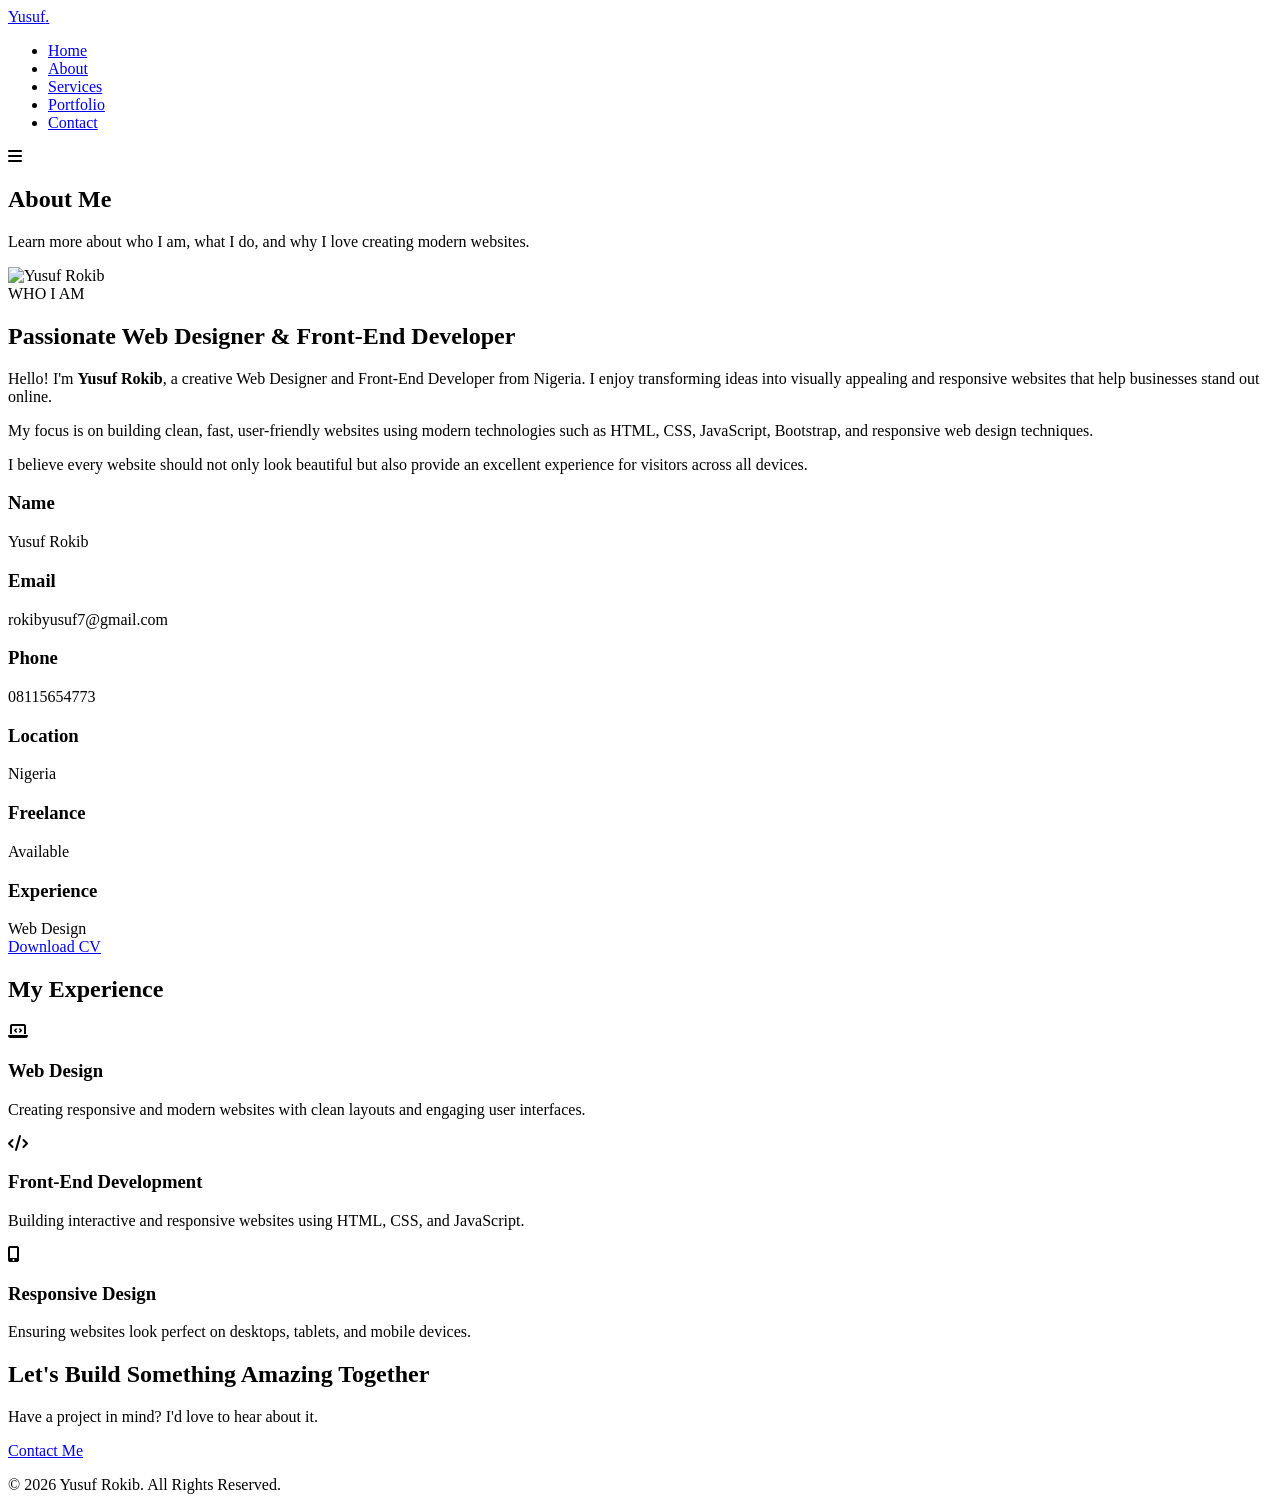
==== about.html @ 05aa58ed "Add files via upload" ====
<!DOCTYPE html>
<html lang="en">

<head>

    <meta charset="UTF-8">

    <meta name="viewport" content="width=device-width, initial-scale=1.0">

    <title>About Me | Yusuf Rokib</title>

    <!-- CSS -->
    <link rel="stylesheet" href="css/style.css">

    <!-- Google Fonts -->
    <link href="https://fonts.googleapis.com/css2?family=Poppins:wght@300;400;500;600;700;800&display=swap" rel="stylesheet">

    <!-- Font Awesome -->
    <link rel="stylesheet"
        href="https://cdnjs.cloudflare.com/ajax/libs/font-awesome/6.6.0/css/all.min.css">

</head>

<body>

    <!-- ================= HEADER ================= -->

    <header>

        <nav class="navbar">

            <a href="index.html" class="logo">

                Yusuf<span>.</span>

            </a>

            <ul class="nav-menu">

                <li>
                    <a href="index.html">Home</a>
                </li>

                <li>
                    <a class="active" href="about.html">About</a>
                </li>

                <li>
                    <a href="services.html">Services</a>
                </li>

                <li>
                    <a href="portfolio.html">Portfolio</a>
                </li>

                <li>
                    <a href="contact.html">Contact</a>
                </li>

            </ul>

            <div class="menu-btn">

                <i class="fas fa-bars"></i>

            </div>

        </nav>

    </header>

    <!-- ================= PAGE HERO ================= -->

    <section class="page-header">

        <h1>About Me</h1>

        <p>
            Learn more about who I am, what I do, and why I love creating modern websites.
        </p>

    </section>

    <!-- ================= ABOUT SECTION ================= -->

    <section class="about-page">

        <div class="about-container">

            <div class="about-image">

                <!-- ======================================
                     Replace with your image URL
                ======================================= -->

                <img src="YOUR_IMAGE_URL_HERE"
                    alt="Yusuf Rokib">

            </div>

            <div class="about-text">

                <span class="section-title">
                    WHO I AM
                </span>

                <h2>

                    Passionate Web Designer &
                    Front-End Developer

                </h2>

                <p>

                    Hello! I'm <strong>Yusuf Rokib</strong>, a creative Web Designer and Front-End Developer from Nigeria. I enjoy transforming ideas into visually appealing and responsive websites that help businesses stand out online.

                </p>

                <p>

                    My focus is on building clean, fast, user-friendly websites using modern technologies such as HTML, CSS, JavaScript, Bootstrap, and responsive web design techniques.

                </p>

                <p>

                    I believe every website should not only look beautiful but also provide an excellent experience for visitors across all devices.

                </p>

                <div class="about-details">

                    <div class="detail">

                        <h3>Name</h3>

                        <span>Yusuf Rokib</span>

                    </div>

                    <div class="detail">

                        <h3>Email</h3>

                        <span>rokibyusuf7@gmail.com</span>

                    </div>

                    <div class="detail">

                        <h3>Phone</h3>

                        <span>08115654773</span>

                    </div>

                    <div class="detail">

                        <h3>Location</h3>

                        <span>Nigeria</span>

                    </div>

                    <div class="detail">

                        <h3>Freelance</h3>

                        <span>Available</span>

                    </div>

                    <div class="detail">

                        <h3>Experience</h3>

                        <span>Web Design</span>

                    </div>

                </div>

                <a href="#" class="btn btn-primary">

                    Download CV

                </a>

            </div>

        </div>

    </section>

    <!-- ================= EXPERIENCE ================= -->

    <section class="experience">

        <h2>

            My Experience

        </h2>

        <div class="experience-grid">

            <div class="experience-card">

                <i class="fas fa-laptop-code"></i>

                <h3>Web Design</h3>

                <p>

                    Creating responsive and modern websites with clean layouts and engaging user interfaces.

                </p>

            </div>

            <div class="experience-card">

                <i class="fas fa-code"></i>

                <h3>Front-End Development</h3>

                <p>

                    Building interactive and responsive websites using HTML, CSS, and JavaScript.

                </p>

            </div>

            <div class="experience-card">

                <i class="fas fa-mobile-screen-button"></i>

                <h3>Responsive Design</h3>

                <p>

                    Ensuring websites look perfect on desktops, tablets, and mobile devices.

                </p>

            </div>

        </div>

    </section>

    <!-- ================= CTA ================= -->

    <section class="about-cta">

        <h2>

            Let's Build Something Amazing Together

        </h2>

        <p>

            Have a project in mind? I'd love to hear about it.

        </p>

        <a href="contact.html" class="btn btn-primary">

            Contact Me

        </a>

    </section>

    <!-- ================= FOOTER ================= -->

    <footer>

        <p>

            © 2026 Yusuf Rokib. All Rights Reserved.

        </p>

    </footer>

    <!-- ================= JS ================= -->

    <script src="js/about.js"></script>

</body>

</html>
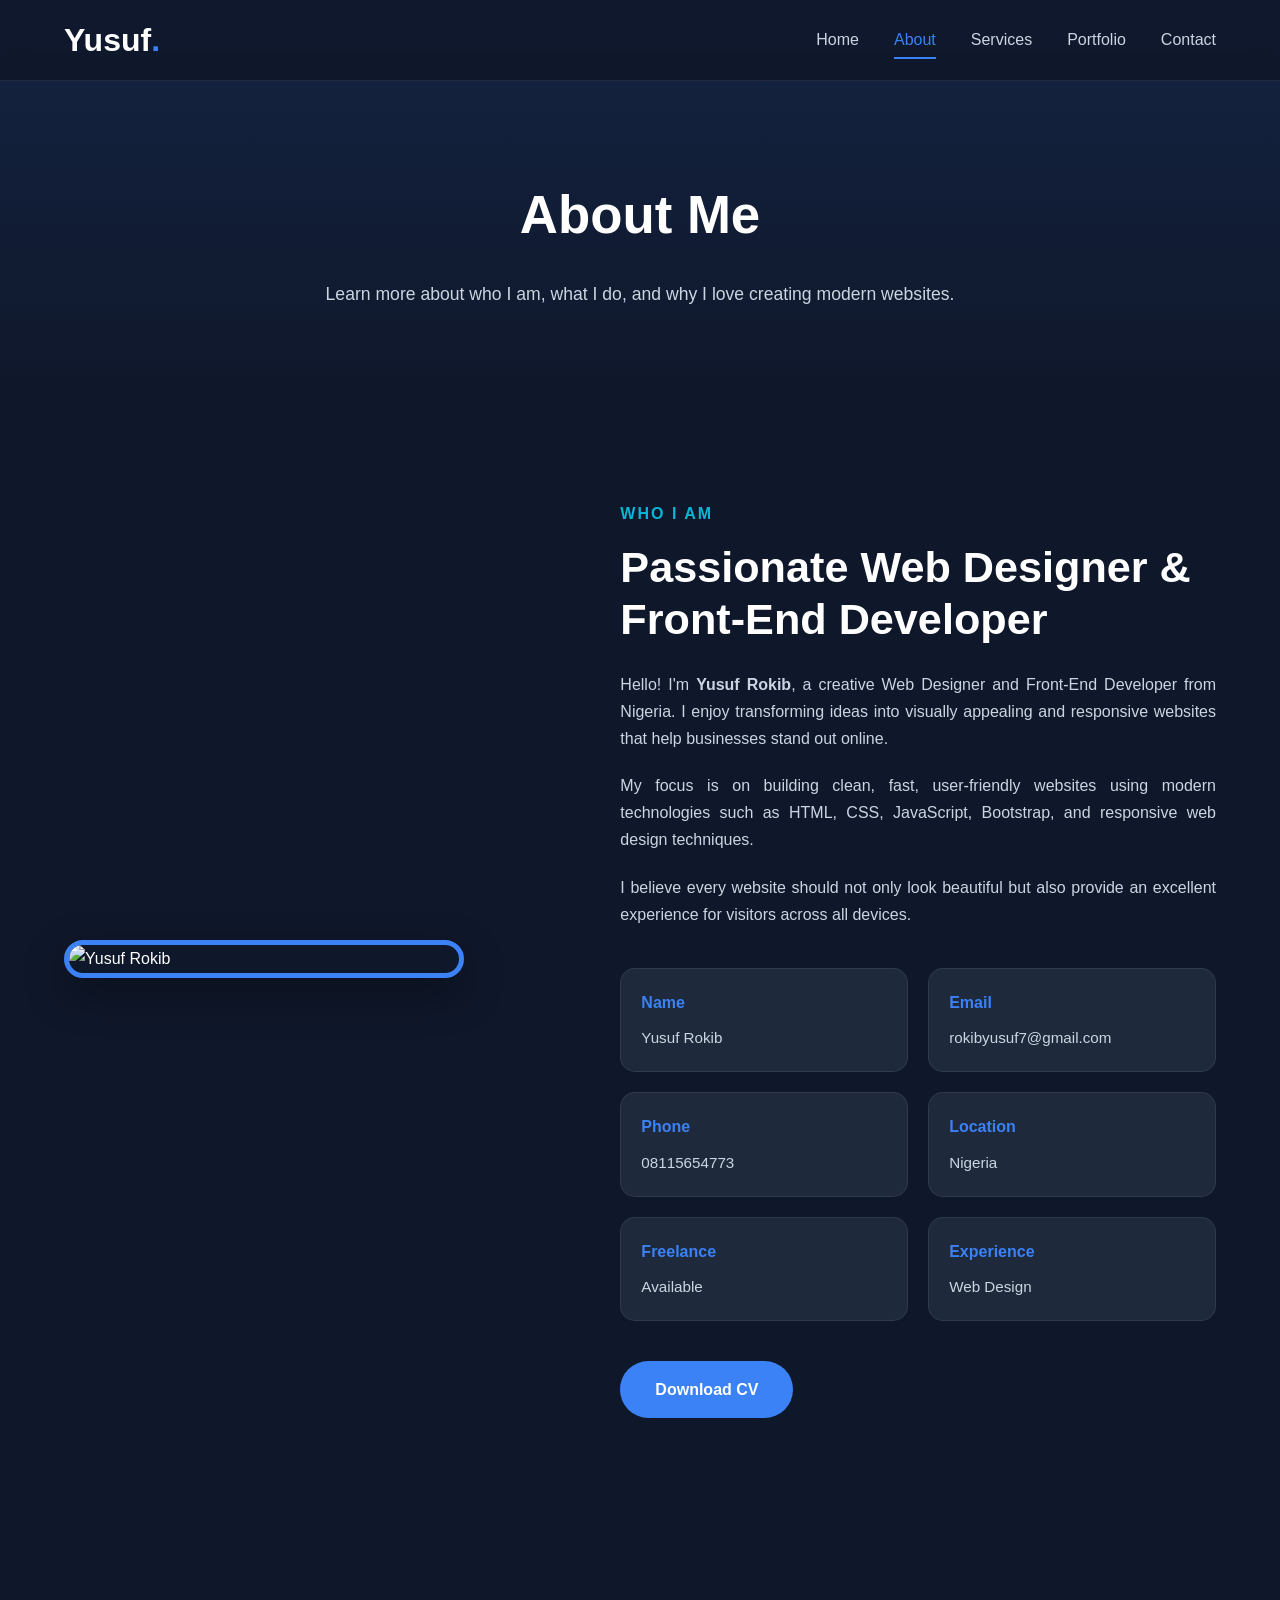
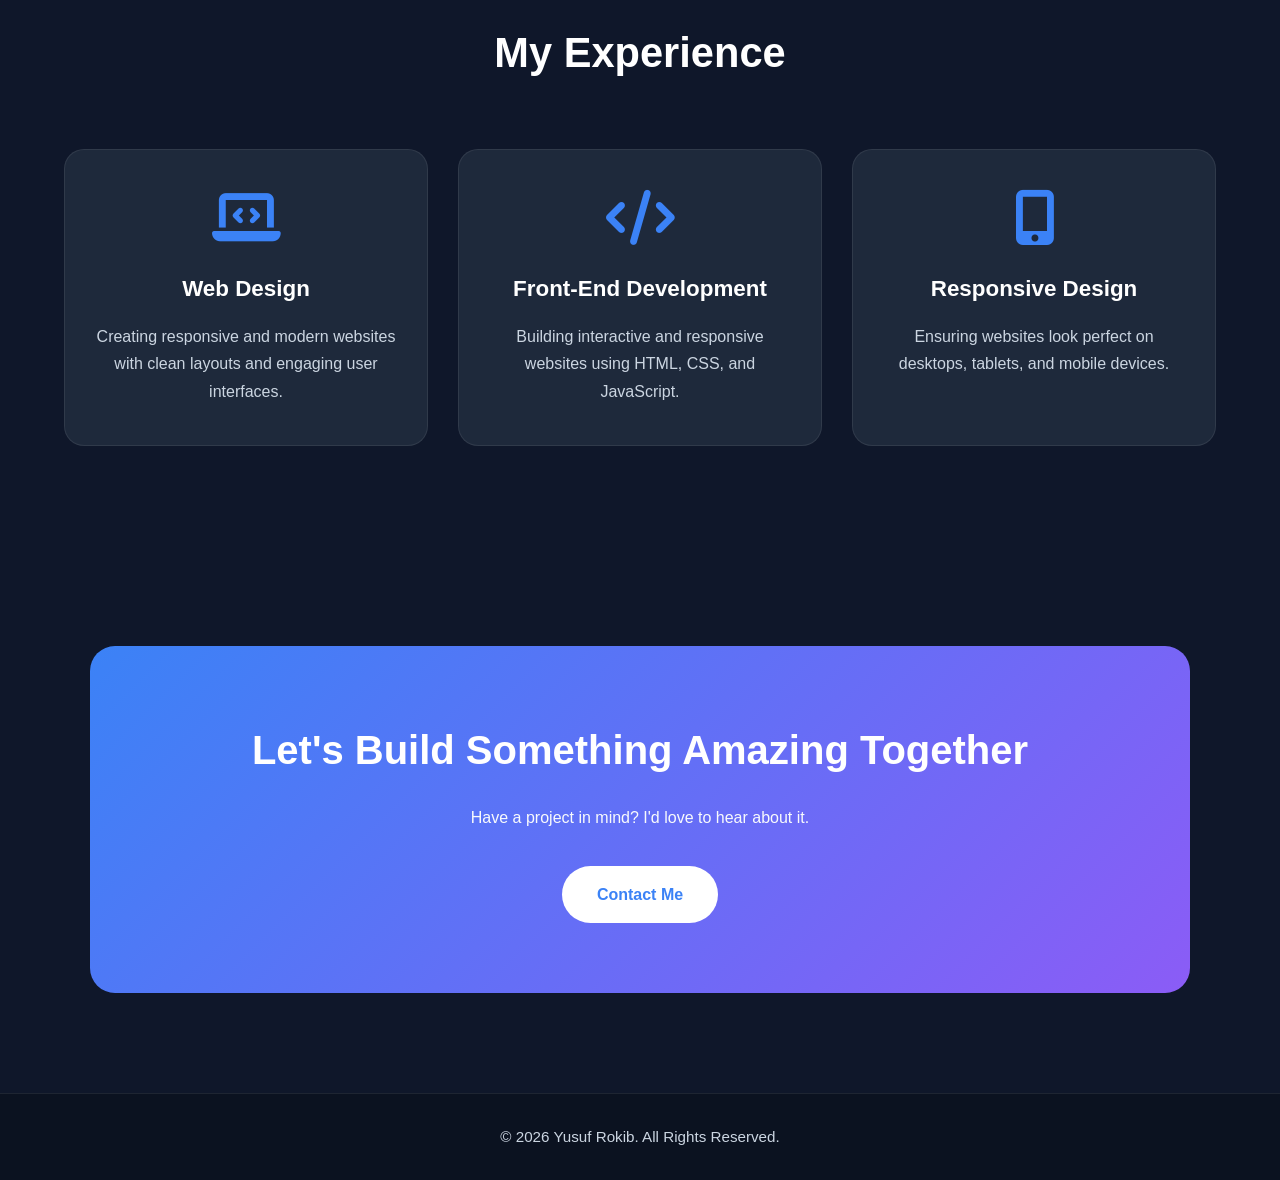
==== commit 78a63b50: "Update about.html" ====
--- a/about.html
+++ b/about.html
@@ -93,7 +93,7 @@
                      Replace with your image URL
                 ======================================= -->
 
-                <img src="YOUR_IMAGE_URL_HERE"
+                <img src="https://i.ibb.co/8Lz4xYhW/IMG-20251201-WA0010-1.jpg"
                     alt="Yusuf Rokib">
 
             </div>
@@ -293,4 +293,4 @@
 
 </body>
 
-</html>+</html>
--- a/css/style.css
+++ b/css/style.css
@@ -0,0 +1,3099 @@
+/*==================================================
+  YUSUF ROKIB PORTFOLIO
+  Main Stylesheet
+
+  Version : 1.0
+  Author  : Yusuf Rokib
+==================================================*/
+
+
+/*==================================================
+  GOOGLE FONT
+==================================================*/
+
+@import url('https://fonts.googleapis.com/css2?family=Inter:wght@300;400;500;600;700&family=Poppins:wght@300;400;500;600;700;800&display=swap');
+
+
+/*==================================================
+  CSS VARIABLES
+==================================================*/
+
+:root{
+
+    --primary:#3b82f6;
+    --primary-dark:#2563eb;
+
+    --secondary:#06b6d4;
+
+    --accent:#8b5cf6;
+
+    --background:#0f172a;
+
+    --surface:#1e293b;
+
+    --surface-light:#334155;
+
+    --text:#ffffff;
+
+    --text-light:#cbd5e1;
+
+    --gray:#94a3b8;
+
+    --border:rgba(255,255,255,.08);
+
+    --shadow:0 15px 40px rgba(0,0,0,.35);
+
+    --radius:15px;
+
+    --transition:.35s ease;
+
+}
+
+
+/*==================================================
+  RESET
+==================================================*/
+
+*{
+
+    margin:0;
+
+    padding:0;
+
+    box-sizing:border-box;
+
+}
+
+html{
+
+    scroll-behavior:smooth;
+
+}
+
+body{
+
+    background:var(--background);
+
+    color:var(--text);
+
+    font-family:'Inter',sans-serif;
+
+    overflow-x:hidden;
+
+    line-height:1.7;
+
+}
+
+img{
+
+    max-width:100%;
+
+    display:block;
+
+}
+
+a{
+
+    text-decoration:none;
+
+    color:inherit;
+
+}
+
+ul{
+
+    list-style:none;
+
+}
+
+button{
+
+    border:none;
+
+    outline:none;
+
+    cursor:pointer;
+
+    font-family:inherit;
+
+}
+
+input,
+textarea{
+
+    outline:none;
+
+    font-family:inherit;
+
+}
+
+
+/*==================================================
+  CUSTOM SCROLLBAR
+==================================================*/
+
+::-webkit-scrollbar{
+
+    width:10px;
+
+}
+
+::-webkit-scrollbar-track{
+
+    background:#0b1220;
+
+}
+
+::-webkit-scrollbar-thumb{
+
+    background:var(--primary);
+
+    border-radius:30px;
+
+}
+
+::-webkit-scrollbar-thumb:hover{
+
+    background:var(--secondary);
+
+}
+
+
+/*==================================================
+  GLOBAL CONTAINER
+==================================================*/
+
+.container{
+
+    width:90%;
+
+    max-width:1200px;
+
+    margin:auto;
+
+}
+
+
+/*==================================================
+  SECTION SPACING
+==================================================*/
+
+section{
+
+    padding:100px 0;
+
+}
+
+
+/*==================================================
+  SHARED PAGE HEADER
+==================================================*/
+
+.page-header{
+
+    padding-top:170px;
+
+    padding-bottom:90px;
+
+    text-align:center;
+
+    background:linear-gradient(
+        180deg,
+        rgba(59,130,246,.12),
+        transparent
+    );
+
+}
+
+.page-header h1{
+
+    font-size:3.3rem;
+
+    font-family:'Poppins',sans-serif;
+
+    margin-bottom:20px;
+
+}
+
+.page-header p{
+
+    color:var(--text-light);
+
+    max-width:700px;
+
+    margin:auto;
+
+    font-size:1.1rem;
+
+}
+
+
+/*==================================================
+  SHARED SECTION TITLE
+==================================================*/
+
+.section-title{
+
+    text-align:center;
+
+    margin-bottom:60px;
+
+}
+
+.section-title h2{
+
+    font-size:2.5rem;
+
+    font-family:'Poppins',sans-serif;
+
+    margin-bottom:15px;
+
+}
+
+.section-title p{
+
+    color:var(--text-light);
+
+    max-width:650px;
+
+    margin:auto;
+
+}
+
+
+/*==================================================
+  SHARED BUTTONS
+==================================================*/
+
+.btn{
+
+    display:inline-block;
+
+    padding:15px 35px;
+
+    border-radius:50px;
+
+    transition:var(--transition);
+
+    font-weight:600;
+
+}
+
+.btn-primary{
+
+    background:var(--primary);
+
+    color:#fff;
+
+}
+
+.btn-primary:hover{
+
+    background:var(--primary-dark);
+
+    transform:translateY(-5px);
+
+    box-shadow:var(--shadow);
+
+}
+
+.btn-secondary{
+
+    border:2px solid var(--primary);
+
+}
+
+.btn-secondary:hover{
+
+    background:var(--primary);
+
+}
+
+
+/*==================================================
+  GLOBAL CARDS
+==================================================*/
+
+.card{
+
+    background:var(--surface);
+
+    border-radius:var(--radius);
+
+    border:1px solid var(--border);
+
+    transition:var(--transition);
+
+}
+
+.card:hover{
+
+    transform:translateY(-8px);
+
+    box-shadow:var(--shadow);
+
+}
+
+
+/*==================================================
+  TEXT SELECTION
+==================================================*/
+
+::selection{
+
+    background:var(--primary);
+
+    color:#fff;
+
+}
+/*==================================================
+  HEADER
+==================================================*/
+
+header{
+
+    position:fixed;
+
+    top:0;
+
+    left:0;
+
+    width:100%;
+
+    z-index:1000;
+
+    background:rgba(15,23,42,.88);
+
+    backdrop-filter:blur(12px);
+
+    border-bottom:1px solid var(--border);
+
+}
+
+/*==================================================
+  NAVIGATION
+==================================================*/
+
+.navbar{
+
+    width:90%;
+
+    max-width:1200px;
+
+    margin:auto;
+
+    display:flex;
+
+    align-items:center;
+
+    justify-content:space-between;
+
+    height:80px;
+
+}
+
+.logo{
+
+    font-family:'Poppins',sans-serif;
+
+    font-size:2rem;
+
+    font-weight:700;
+
+    color:var(--text);
+
+}
+
+.logo span{
+
+    color:var(--primary);
+
+}
+
+.nav-menu{
+
+    display:flex;
+
+    align-items:center;
+
+    gap:35px;
+
+}
+
+.nav-menu li{
+
+    list-style:none;
+
+}
+
+.nav-menu li a{
+
+    color:var(--text-light);
+
+    font-weight:500;
+
+    transition:var(--transition);
+
+    position:relative;
+
+    padding:5px 0;
+
+}
+
+.nav-menu li a:hover{
+
+    color:var(--primary);
+
+}
+
+.nav-menu li a.active{
+
+    color:var(--primary);
+
+}
+
+.nav-menu li a::after{
+
+    content:"";
+
+    position:absolute;
+
+    left:0;
+
+    bottom:-6px;
+
+    width:0;
+
+    height:2px;
+
+    background:var(--primary);
+
+    transition:var(--transition);
+
+}
+
+.nav-menu li a:hover::after,
+
+.nav-menu li a.active::after{
+
+    width:100%;
+
+}
+
+/*==================================================
+  MOBILE MENU BUTTON
+==================================================*/
+
+.menu-btn{
+
+    display:none;
+
+    font-size:28px;
+
+    color:var(--text);
+
+    cursor:pointer;
+
+}
+
+/*==================================================
+  FOOTER
+==================================================*/
+
+footer{
+
+    background:#0b1220;
+
+    padding:30px 20px;
+
+    text-align:center;
+
+    border-top:1px solid var(--border);
+
+}
+
+footer p{
+
+    color:var(--text-light);
+
+    font-size:.95rem;
+
+}
+
+/*==================================================
+  SHARED ANIMATIONS
+==================================================*/
+
+.fade-up{
+
+    animation:fadeUp .8s ease forwards;
+
+}
+
+.fade-in{
+
+    animation:fadeIn 1s ease forwards;
+
+}
+
+@keyframes fadeUp{
+
+    from{
+
+        opacity:0;
+
+        transform:translateY(40px);
+
+    }
+
+    to{
+
+        opacity:1;
+
+        transform:translateY(0);
+
+    }
+
+}
+
+@keyframes fadeIn{
+
+    from{
+
+        opacity:0;
+
+    }
+
+    to{
+
+        opacity:1;
+
+    }
+
+}
+
+/*==================================================
+  RESPONSIVE NAVIGATION
+==================================================*/
+
+@media(max-width:900px){
+
+    .menu-btn{
+
+        display:block;
+
+    }
+
+    .nav-menu{
+
+        position:absolute;
+
+        top:80px;
+
+        left:-100%;
+
+        width:100%;
+
+        background:var(--surface);
+
+        flex-direction:column;
+
+        gap:0;
+
+        transition:.4s;
+
+        border-top:1px solid var(--border);
+
+    }
+
+    .nav-menu.active{
+
+        left:0;
+
+    }
+
+    .nav-menu li{
+
+        width:100%;
+
+        text-align:center;
+
+    }
+
+    .nav-menu li a{
+
+        display:block;
+
+        padding:20px;
+
+        border-bottom:1px solid rgba(255,255,255,.05);
+
+    }
+
+}
+
+/*==================================================
+  SMALL DEVICES
+==================================================*/
+
+@media(max-width:768px){
+
+    .page-header{
+
+        padding-top:150px;
+
+        padding-bottom:70px;
+
+    }
+
+    .page-header h1{
+
+        font-size:2.5rem;
+
+    }
+
+    .section-title h2{
+
+        font-size:2rem;
+
+    }
+
+}
+
+@media(max-width:480px){
+
+    .navbar{
+
+        height:75px;
+
+    }
+
+    .logo{
+
+        font-size:1.7rem;
+
+    }
+
+    .btn{
+
+        padding:14px 28px;
+
+        font-size:.95rem;
+
+    }
+
+    .page-header h1{
+
+        font-size:2rem;
+
+    }
+
+}
+/*==================================================
+  HOME PAGE
+==================================================*/
+
+.hero{
+
+    width:90%;
+
+    max-width:1200px;
+
+    margin:0 auto;
+
+    min-height:100vh;
+
+    display:flex;
+
+    justify-content:space-between;
+
+    align-items:center;
+
+    gap:60px;
+
+    padding-top:120px;
+
+    position:relative;
+
+}
+
+.hero-content{
+
+    flex:1;
+
+}
+
+.hero-content h4{
+
+    color:var(--secondary);
+
+    font-size:1.1rem;
+
+    font-weight:600;
+
+    margin-bottom:15px;
+
+}
+
+.hero-content h1{
+
+    font-size:4rem;
+
+    font-family:'Poppins',sans-serif;
+
+    line-height:1.1;
+
+    margin-bottom:20px;
+
+}
+
+.hero-content h2{
+
+    font-size:2rem;
+
+    color:var(--primary);
+
+    margin-bottom:25px;
+
+    min-height:45px;
+
+}
+
+.hero-content p{
+
+    color:var(--text-light);
+
+    font-size:1.05rem;
+
+    max-width:600px;
+
+    margin-bottom:35px;
+
+}
+
+.hero-buttons{
+
+    display:flex;
+
+    gap:20px;
+
+    flex-wrap:wrap;
+
+    margin-bottom:40px;
+
+}
+
+/*==================================================
+  HERO IMAGE
+==================================================*/
+
+.hero-image{
+
+    flex:1;
+
+    display:flex;
+
+    justify-content:center;
+
+    align-items:center;
+
+}
+
+.hero-image img{
+
+    width:420px;
+
+    height:420px;
+
+    object-fit:cover;
+
+    border-radius:50%;
+
+    border:6px solid var(--primary);
+
+    box-shadow:
+    0 0 25px rgba(59,130,246,.4),
+    0 0 70px rgba(6,182,212,.25);
+
+    animation:floatImage 4s ease-in-out infinite;
+
+}
+
+/*==================================================
+  SOCIAL LINKS
+==================================================*/
+
+.social-links{
+
+    display:flex;
+
+    gap:18px;
+
+}
+
+.social-links a{
+
+    width:50px;
+
+    height:50px;
+
+    display:flex;
+
+    align-items:center;
+
+    justify-content:center;
+
+    background:var(--surface);
+
+    border-radius:50%;
+
+    color:var(--text);
+
+    border:1px solid var(--border);
+
+    transition:var(--transition);
+
+}
+
+.social-links a:hover{
+
+    background:var(--primary);
+
+    transform:translateY(-6px);
+
+}
+
+/*==================================================
+  SCROLL INDICATOR
+==================================================*/
+
+.scroll-down{
+
+    position:absolute;
+
+    left:50%;
+
+    bottom:30px;
+
+    transform:translateX(-50%);
+
+}
+
+.scroll-down span{
+
+    width:28px;
+
+    height:48px;
+
+    border:2px solid var(--text-light);
+
+    border-radius:30px;
+
+    display:block;
+
+    position:relative;
+
+}
+
+.scroll-down span::before{
+
+    content:"";
+
+    position:absolute;
+
+    width:6px;
+
+    height:10px;
+
+    background:var(--primary);
+
+    border-radius:10px;
+
+    left:50%;
+
+    transform:translateX(-50%);
+
+    top:8px;
+
+    animation:scrollDown 2s infinite;
+
+}
+
+/*==================================================
+  HERO BACKGROUND GLOW
+==================================================*/
+
+.hero::before{
+
+    content:"";
+
+    position:absolute;
+
+    width:350px;
+
+    height:350px;
+
+    background:var(--primary);
+
+    filter:blur(180px);
+
+    opacity:.12;
+
+    top:120px;
+
+    right:-100px;
+
+    z-index:-1;
+
+}
+
+.hero::after{
+
+    content:"";
+
+    position:absolute;
+
+    width:280px;
+
+    height:280px;
+
+    background:var(--accent);
+
+    filter:blur(170px);
+
+    opacity:.10;
+
+    bottom:50px;
+
+    left:-80px;
+
+    z-index:-1;
+
+}
+
+/*==================================================
+  TYPING TEXT
+==================================================*/
+
+#typing{
+
+    border-right:3px solid var(--primary);
+
+    padding-right:5px;
+
+    white-space:nowrap;
+
+    animation:cursorBlink .8s infinite;
+
+}
+
+/*==================================================
+  HOME ANIMATIONS
+==================================================*/
+
+@keyframes floatImage{
+
+    0%{
+
+        transform:translateY(0);
+
+    }
+
+    50%{
+
+        transform:translateY(-18px);
+
+    }
+
+    100%{
+
+        transform:translateY(0);
+
+    }
+
+}
+
+@keyframes scrollDown{
+
+    0%{
+
+        opacity:0;
+
+        transform:translate(-50%,0);
+
+    }
+
+    50%{
+
+        opacity:1;
+
+    }
+
+    100%{
+
+        opacity:0;
+
+        transform:translate(-50%,18px);
+
+    }
+
+}
+
+@keyframes cursorBlink{
+
+    50%{
+
+        border-color:transparent;
+
+    }
+
+}
+
+/*==================================================
+  HOME RESPONSIVE
+==================================================*/
+
+@media(max-width:992px){
+
+    .hero{
+
+        flex-direction:column-reverse;
+
+        text-align:center;
+
+        padding-top:150px;
+
+    }
+
+    .hero-content p{
+
+        margin-left:auto;
+
+        margin-right:auto;
+
+    }
+
+    .hero-buttons{
+
+        justify-content:center;
+
+    }
+
+    .social-links{
+
+        justify-content:center;
+
+    }
+
+    .hero-image img{
+
+        width:320px;
+
+        height:320px;
+
+    }
+
+    .hero-content h1{
+
+        font-size:3rem;
+
+    }
+
+}
+
+@media(max-width:768px){
+
+    .hero{
+
+        gap:40px;
+
+    }
+
+    .hero-content h1{
+
+        font-size:2.5rem;
+
+    }
+
+    .hero-content h2{
+
+        font-size:1.5rem;
+
+    }
+
+    .hero-image img{
+
+        width:260px;
+
+        height:260px;
+
+    }
+
+}
+
+@media(max-width:480px){
+
+    .hero{
+
+        width:92%;
+
+    }
+
+    .hero-content h1{
+
+        font-size:2rem;
+
+    }
+
+    .hero-content h2{
+
+        font-size:1.2rem;
+
+    }
+
+    .hero-content p{
+
+        font-size:.95rem;
+
+    }
+
+    .hero-buttons{
+
+        flex-direction:column;
+
+    }
+
+    .hero-buttons .btn{
+
+        width:100%;
+
+        text-align:center;
+
+    }
+
+}
+/*==================================================
+  ABOUT PAGE
+==================================================*/
+
+.about-page{
+
+    padding:100px 0;
+
+}
+
+.about-container{
+
+    width:90%;
+
+    max-width:1200px;
+
+    margin:auto;
+
+    display:grid;
+
+    grid-template-columns:1fr 1.2fr;
+
+    gap:60px;
+
+    align-items:center;
+
+}
+
+/*==================================================
+  ABOUT IMAGE
+==================================================*/
+
+.about-image{
+
+    display:flex;
+
+    justify-content:center;
+
+}
+
+.about-image img{
+
+    width:100%;
+
+    max-width:400px;
+
+    border-radius:25px;
+
+    object-fit:cover;
+
+    border:5px solid var(--primary);
+
+    box-shadow:var(--shadow);
+
+    transition:var(--transition);
+
+}
+
+.about-image img:hover{
+
+    transform:scale(1.03);
+
+}
+
+/*==================================================
+  ABOUT CONTENT
+==================================================*/
+
+.about-text .section-title{
+
+    display:inline-block;
+
+    color:var(--secondary);
+
+    font-weight:600;
+
+    letter-spacing:2px;
+
+    text-transform:uppercase;
+
+    margin-bottom:15px;
+
+}
+
+.about-text h2{
+
+    font-size:2.7rem;
+
+    font-family:'Poppins',sans-serif;
+
+    margin-bottom:25px;
+
+    line-height:1.2;
+
+}
+
+.about-text p{
+
+    color:var(--text-light);
+
+    margin-bottom:20px;
+
+    text-align:justify;
+
+}
+
+/*==================================================
+  PERSONAL INFORMATION
+==================================================*/
+
+.about-details{
+
+    display:grid;
+
+    grid-template-columns:repeat(2,1fr);
+
+    gap:20px;
+
+    margin:40px 0;
+
+}
+
+.detail{
+
+    background:var(--surface);
+
+    padding:20px;
+
+    border-radius:var(--radius);
+
+    border:1px solid var(--border);
+
+    transition:var(--transition);
+
+}
+
+.detail:hover{
+
+    transform:translateY(-6px);
+
+    border-color:var(--primary);
+
+}
+
+.detail h3{
+
+    color:var(--primary);
+
+    margin-bottom:8px;
+
+    font-size:1rem;
+
+}
+
+.detail span{
+
+    color:var(--text-light);
+
+    font-size:.95rem;
+
+}
+
+/*==================================================
+  EXPERIENCE SECTION
+==================================================*/
+
+.experience{
+
+    padding:100px 0;
+
+}
+
+.experience h2{
+
+    text-align:center;
+
+    font-size:2.6rem;
+
+    font-family:'Poppins',sans-serif;
+
+    margin-bottom:60px;
+
+}
+
+.experience-grid{
+
+    width:90%;
+
+    max-width:1200px;
+
+    margin:auto;
+
+    display:grid;
+
+    grid-template-columns:repeat(3,1fr);
+
+    gap:30px;
+
+}
+
+.experience-card{
+
+    background:var(--surface);
+
+    padding:40px 30px;
+
+    text-align:center;
+
+    border-radius:20px;
+
+    border:1px solid var(--border);
+
+    transition:var(--transition);
+
+}
+
+.experience-card:hover{
+
+    transform:translateY(-10px);
+
+    box-shadow:var(--shadow);
+
+    border-color:var(--primary);
+
+}
+
+.experience-card i{
+
+    font-size:55px;
+
+    color:var(--primary);
+
+    margin-bottom:25px;
+
+}
+
+.experience-card h3{
+
+    margin-bottom:15px;
+
+    font-size:1.4rem;
+
+}
+
+.experience-card p{
+
+    color:var(--text-light);
+
+}
+
+/*==================================================
+  ABOUT CTA
+==================================================*/
+
+.about-cta{
+
+    width:90%;
+
+    max-width:1100px;
+
+    margin:100px auto;
+
+    text-align:center;
+
+    background:linear-gradient(135deg,var(--primary),var(--accent));
+
+    padding:70px 40px;
+
+    border-radius:25px;
+
+}
+
+.about-cta h2{
+
+    font-size:2.5rem;
+
+    margin-bottom:20px;
+
+}
+
+.about-cta p{
+
+    max-width:650px;
+
+    margin:auto;
+
+    margin-bottom:35px;
+
+    color:#f8fafc;
+
+}
+
+.about-cta .btn{
+
+    background:#fff;
+
+    color:var(--primary);
+
+}
+
+.about-cta .btn:hover{
+
+    transform:translateY(-5px);
+
+}
+
+/*==================================================
+  ABOUT RESPONSIVE
+==================================================*/
+
+@media(max-width:992px){
+
+    .about-container{
+
+        grid-template-columns:1fr;
+
+        text-align:center;
+
+    }
+
+    .about-text p{
+
+        text-align:center;
+
+    }
+
+    .about-details{
+
+        grid-template-columns:1fr 1fr;
+
+    }
+
+    .experience-grid{
+
+        grid-template-columns:1fr;
+
+    }
+
+}
+
+@media(max-width:768px){
+
+    .about-text h2{
+
+        font-size:2rem;
+
+    }
+
+    .about-details{
+
+        grid-template-columns:1fr;
+
+    }
+
+    .about-image img{
+
+        max-width:300px;
+
+    }
+
+    .about-cta{
+
+        padding:50px 25px;
+
+    }
+
+    .about-cta h2{
+
+        font-size:2rem;
+
+    }
+
+}
+
+@media(max-width:480px){
+
+    .about-text h2{
+
+        font-size:1.7rem;
+
+    }
+
+    .experience h2{
+
+        font-size:2rem;
+
+    }
+
+    .experience-card{
+
+        padding:30px 20px;
+
+    }
+
+}
+/*==================================================
+                SERVICES PAGE
+==================================================*/
+
+.services-page{
+
+    width:90%;
+
+    max-width:1200px;
+
+    margin:auto;
+
+    padding:100px 0;
+
+}
+
+
+/*==================================================
+              SERVICES GRID
+==================================================*/
+
+.services-grid{
+
+    display:grid;
+
+    grid-template-columns:repeat(3,1fr);
+
+    gap:35px;
+
+    margin-top:60px;
+
+}
+
+
+/*==================================================
+             SERVICE CARD
+==================================================*/
+
+.service-card{
+
+    background:var(--surface);
+
+    padding:40px 30px;
+
+    border-radius:20px;
+
+    text-align:center;
+
+    border:1px solid var(--border);
+
+    transition:var(--transition);
+
+    cursor:pointer;
+
+}
+
+.service-card:hover{
+
+    transform:translateY(-12px);
+
+    border-color:var(--primary);
+
+    box-shadow:0 20px 50px rgba(0,0,0,.35);
+
+}
+
+.service-card i{
+
+    font-size:60px;
+
+    color:var(--primary);
+
+    margin-bottom:25px;
+
+}
+
+.service-card h3{
+
+    font-size:1.5rem;
+
+    margin-bottom:18px;
+
+    font-family:'Poppins',sans-serif;
+
+}
+
+.service-card p{
+
+    color:var(--text-light);
+
+    font-size:.97rem;
+
+}
+
+
+/*==================================================
+              PROCESS SECTION
+==================================================*/
+
+.process{
+
+    width:90%;
+
+    max-width:1200px;
+
+    margin:100px auto;
+
+}
+
+.process-grid{
+
+    display:grid;
+
+    grid-template-columns:repeat(4,1fr);
+
+    gap:30px;
+
+    margin-top:60px;
+
+}
+
+
+/*==================================================
+            PROCESS CARD
+==================================================*/
+
+.process-card{
+
+    position:relative;
+
+    background:var(--surface);
+
+    padding:40px 25px;
+
+    border-radius:20px;
+
+    text-align:center;
+
+    border:1px solid var(--border);
+
+    transition:var(--transition);
+
+}
+
+.process-card:hover{
+
+    transform:translateY(-10px);
+
+    border-color:var(--secondary);
+
+}
+
+.process-card span{
+
+    width:70px;
+
+    height:70px;
+
+    display:flex;
+
+    justify-content:center;
+
+    align-items:center;
+
+    margin:auto;
+
+    margin-bottom:25px;
+
+    border-radius:50%;
+
+    background:linear-gradient(
+        135deg,
+        var(--primary),
+        var(--secondary)
+    );
+
+    color:#fff;
+
+    font-size:1.5rem;
+
+    font-weight:bold;
+
+}
+
+.process-card h3{
+
+    margin-bottom:15px;
+
+    font-size:1.4rem;
+
+    font-family:'Poppins',sans-serif;
+
+}
+
+.process-card p{
+
+    color:var(--text-light);
+
+}
+
+
+/*==================================================
+                  CTA SECTION
+==================================================*/
+
+.cta{
+
+    width:90%;
+
+    max-width:1100px;
+
+    margin:120px auto;
+
+    padding:80px 40px;
+
+    border-radius:25px;
+
+    text-align:center;
+
+    background:linear-gradient(
+        135deg,
+        var(--primary),
+        var(--accent)
+    );
+
+}
+
+.cta h2{
+
+    font-size:2.6rem;
+
+    margin-bottom:20px;
+
+    font-family:'Poppins',sans-serif;
+
+}
+
+.cta p{
+
+    color:#f8fafc;
+
+    max-width:650px;
+
+    margin:auto;
+
+    margin-bottom:35px;
+
+}
+
+.cta .btn{
+
+    background:#fff;
+
+    color:var(--primary);
+
+    padding:16px 35px;
+
+    border-radius:50px;
+
+    font-weight:600;
+
+    transition:.3s;
+
+}
+
+.cta .btn:hover{
+
+    transform:translateY(-6px);
+
+    box-shadow:0 20px 40px rgba(0,0,0,.25);
+
+}
+
+
+/*==================================================
+            SERVICES RESPONSIVE
+==================================================*/
+
+@media(max-width:1100px){
+
+    .services-grid{
+
+        grid-template-columns:repeat(2,1fr);
+
+    }
+
+    .process-grid{
+
+        grid-template-columns:repeat(2,1fr);
+
+    }
+
+}
+
+
+@media(max-width:768px){
+
+    .services-grid{
+
+        grid-template-columns:1fr;
+
+    }
+
+    .process-grid{
+
+        grid-template-columns:1fr;
+
+    }
+
+    .service-card{
+
+        padding:35px 25px;
+
+    }
+
+    .process-card{
+
+        padding:35px 20px;
+
+    }
+
+    .cta{
+
+        padding:60px 25px;
+
+    }
+
+    .cta h2{
+
+        font-size:2rem;
+
+    }
+
+}
+
+
+@media(max-width:480px){
+
+    .service-card i{
+
+        font-size:48px;
+
+    }
+
+    .service-card h3{
+
+        font-size:1.3rem;
+
+    }
+
+    .process-card span{
+
+        width:60px;
+
+        height:60px;
+
+        font-size:1.2rem;
+
+    }
+
+    .cta h2{
+
+        font-size:1.7rem;
+
+    }
+
+}
+/*==================================================
+                PORTFOLIO PAGE
+==================================================*/
+
+.portfolio-filter{
+
+    width:90%;
+
+    max-width:1200px;
+
+    margin:60px auto 30px;
+
+    display:flex;
+
+    justify-content:center;
+
+    align-items:center;
+
+    gap:15px;
+
+    flex-wrap:wrap;
+
+}
+
+
+/*==================================================
+              FILTER BUTTONS
+==================================================*/
+
+.filter-btn{
+
+    padding:12px 28px;
+
+    border:none;
+
+    border-radius:50px;
+
+    background:var(--surface);
+
+    color:var(--text);
+
+    border:1px solid var(--border);
+
+    cursor:pointer;
+
+    transition:var(--transition);
+
+    font-size:.95rem;
+
+    font-weight:500;
+
+}
+
+.filter-btn:hover{
+
+    background:var(--primary);
+
+    color:#fff;
+
+    transform:translateY(-3px);
+
+}
+
+.filter-btn.active{
+
+    background:var(--primary);
+
+    color:#fff;
+
+}
+
+
+/*==================================================
+              PORTFOLIO GRID
+==================================================*/
+
+.portfolio-grid{
+
+    width:90%;
+
+    max-width:1200px;
+
+    margin:60px auto 100px;
+
+    display:grid;
+
+    grid-template-columns:repeat(3,1fr);
+
+    gap:35px;
+
+}
+
+
+/*==================================================
+              PROJECT CARD
+==================================================*/
+
+.project-card{
+
+    background:var(--surface);
+
+    border-radius:20px;
+
+    overflow:hidden;
+
+    border:1px solid var(--border);
+
+    transition:var(--transition);
+
+    box-shadow:0 10px 30px rgba(0,0,0,.15);
+
+}
+
+.project-card:hover{
+
+    transform:translateY(-12px);
+
+    border-color:var(--primary);
+
+    box-shadow:0 20px 45px rgba(0,0,0,.35);
+
+}
+
+
+/*==================================================
+             PROJECT IMAGE
+==================================================*/
+
+.project-card img{
+
+    width:100%;
+
+    height:240px;
+
+    object-fit:cover;
+
+    transition:.5s;
+
+}
+
+.project-card:hover img{
+
+    transform:scale(1.08);
+
+}
+
+
+/*==================================================
+             PROJECT CONTENT
+==================================================*/
+
+.project-content{
+
+    padding:25px;
+
+}
+
+.project-content h3{
+
+    font-size:1.5rem;
+
+    font-family:'Poppins',sans-serif;
+
+    margin-bottom:15px;
+
+}
+
+.project-content p{
+
+    color:var(--text-light);
+
+    margin-bottom:20px;
+
+    line-height:1.7;
+
+}
+
+
+/*==================================================
+                TECH TAGS
+==================================================*/
+
+.tech{
+
+    display:flex;
+
+    flex-wrap:wrap;
+
+    gap:10px;
+
+    margin-bottom:25px;
+
+}
+
+.tech span{
+
+    background:rgba(59,130,246,.15);
+
+    color:var(--primary);
+
+    padding:8px 14px;
+
+    border-radius:30px;
+
+    font-size:.85rem;
+
+    font-weight:600;
+
+}
+
+
+/*==================================================
+             PROJECT BUTTONS
+==================================================*/
+
+.project-links{
+
+    display:flex;
+
+    justify-content:space-between;
+
+    gap:15px;
+
+}
+
+.project-links a{
+
+    flex:1;
+
+    text-align:center;
+
+    padding:12px;
+
+    border-radius:10px;
+
+    border:1px solid var(--primary);
+
+    color:var(--primary);
+
+    transition:var(--transition);
+
+    font-weight:600;
+
+}
+
+.project-links a:hover{
+
+    background:var(--primary);
+
+    color:#fff;
+
+}
+
+
+/*==================================================
+         PORTFOLIO RESPONSIVE
+==================================================*/
+
+@media(max-width:1100px){
+
+    .portfolio-grid{
+
+        grid-template-columns:repeat(2,1fr);
+
+    }
+
+}
+
+
+@media(max-width:768px){
+
+    .portfolio-grid{
+
+        grid-template-columns:1fr;
+
+    }
+
+    .project-card img{
+
+        height:220px;
+
+    }
+
+    .project-content{
+
+        padding:20px;
+
+    }
+
+    .project-links{
+
+        flex-direction:column;
+
+    }
+
+}
+
+
+@media(max-width:480px){
+
+    .portfolio-filter{
+
+        gap:10px;
+
+    }
+
+    .filter-btn{
+
+        padding:10px 20px;
+
+        font-size:.85rem;
+
+    }
+
+    .project-card img{
+
+        height:200px;
+
+    }
+
+    .project-content h3{
+
+        font-size:1.3rem;
+
+    }
+
+}
+/*==================================================
+                CONTACT PAGE
+==================================================*/
+
+.contact-page{
+
+    width:90%;
+
+    max-width:1200px;
+
+    margin:auto;
+
+    padding:100px 0;
+
+}
+
+.contact-container{
+
+    display:grid;
+
+    grid-template-columns:1fr 1.2fr;
+
+    gap:50px;
+
+    align-items:start;
+
+}
+
+
+/*==================================================
+                CONTACT INFO
+==================================================*/
+
+.contact-info{
+
+    background:var(--surface);
+
+    padding:40px;
+
+    border-radius:20px;
+
+    border:1px solid var(--border);
+
+}
+
+.contact-info h2{
+
+    font-size:2rem;
+
+    margin-bottom:20px;
+
+    font-family:'Poppins',sans-serif;
+
+}
+
+.contact-info>p{
+
+    color:var(--text-light);
+
+    margin-bottom:35px;
+
+    line-height:1.8;
+
+}
+
+.contact-item{
+
+    display:flex;
+
+    align-items:flex-start;
+
+    gap:18px;
+
+    margin-bottom:30px;
+
+}
+
+.contact-item i{
+
+    width:55px;
+
+    height:55px;
+
+    display:flex;
+
+    justify-content:center;
+
+    align-items:center;
+
+    background:rgba(59,130,246,.12);
+
+    color:var(--primary);
+
+    border-radius:50%;
+
+    font-size:22px;
+
+    flex-shrink:0;
+
+}
+
+.contact-item h4{
+
+    margin-bottom:6px;
+
+    font-size:1.1rem;
+
+}
+
+.contact-item p{
+
+    color:var(--text-light);
+
+}
+
+
+/*==================================================
+              SOCIAL ICONS
+==================================================*/
+
+.contact-social{
+
+    display:flex;
+
+    gap:15px;
+
+    margin-top:40px;
+
+    flex-wrap:wrap;
+
+}
+
+.contact-social a{
+
+    width:50px;
+
+    height:50px;
+
+    display:flex;
+
+    justify-content:center;
+
+    align-items:center;
+
+    background:var(--background);
+
+    color:var(--primary);
+
+    border-radius:50%;
+
+    border:1px solid var(--border);
+
+    transition:var(--transition);
+
+}
+
+.contact-social a:hover{
+
+    background:var(--primary);
+
+    color:#fff;
+
+    transform:translateY(-6px);
+
+}
+
+
+/*==================================================
+              CONTACT FORM
+==================================================*/
+
+.contact-form{
+
+    background:var(--surface);
+
+    padding:40px;
+
+    border-radius:20px;
+
+    border:1px solid var(--border);
+
+}
+
+.contact-form form{
+
+    display:flex;
+
+    flex-direction:column;
+
+    gap:20px;
+
+}
+
+.contact-form input,
+
+.contact-form textarea{
+
+    width:100%;
+
+    padding:16px 20px;
+
+    background:var(--background);
+
+    border:1px solid var(--border);
+
+    border-radius:12px;
+
+    color:var(--text);
+
+    font-size:1rem;
+
+    transition:var(--transition);
+
+}
+
+.contact-form input::placeholder,
+
+.contact-form textarea::placeholder{
+
+    color:var(--gray);
+
+}
+
+.contact-form input:focus,
+
+.contact-form textarea:focus{
+
+    border-color:var(--primary);
+
+    box-shadow:0 0 0 3px rgba(59,130,246,.15);
+
+}
+
+.contact-form textarea{
+
+    resize:vertical;
+
+    min-height:180px;
+
+}
+
+.contact-form button{
+
+    align-self:flex-start;
+
+}
+
+
+/*==================================================
+              MAP SECTION
+==================================================*/
+
+.map-section{
+
+    width:90%;
+
+    max-width:1200px;
+
+    margin:100px auto;
+
+    text-align:center;
+
+}
+
+.map-section h2{
+
+    font-size:2.5rem;
+
+    margin-bottom:20px;
+
+    font-family:'Poppins',sans-serif;
+
+}
+
+.map-section p{
+
+    color:var(--text-light);
+
+    margin-bottom:35px;
+
+}
+
+.map-section iframe{
+
+    width:100%;
+
+    height:450px;
+
+    border:none;
+
+    border-radius:20px;
+
+    overflow:hidden;
+
+    box-shadow:var(--shadow);
+
+}
+
+
+/*==================================================
+            CONTACT RESPONSIVE
+==================================================*/
+
+@media(max-width:992px){
+
+    .contact-container{
+
+        grid-template-columns:1fr;
+
+    }
+
+}
+
+@media(max-width:768px){
+
+    .contact-info,
+
+    .contact-form{
+
+        padding:30px;
+
+    }
+
+    .map-section iframe{
+
+        height:350px;
+
+    }
+
+}
+
+@media(max-width:480px){
+
+    .contact-info h2{
+
+        font-size:1.7rem;
+
+    }
+
+    .map-section h2{
+
+        font-size:2rem;
+
+    }
+
+    .contact-item{
+
+        flex-direction:column;
+
+        align-items:flex-start;
+
+    }
+
+    .contact-form button{
+
+        width:100%;
+
+    }
+
+}
+/*==================================================
+            PART 7 - FINAL STYLES
+        UTILITIES • SCROLL TOP • LOADER
+==================================================*/
+
+
+/*==================================================
+                TEXT UTILITIES
+==================================================*/
+
+.text-center{
+
+    text-align:center;
+
+}
+
+.text-left{
+
+    text-align:left;
+
+}
+
+.text-right{
+
+    text-align:right;
+
+}
+
+.hidden{
+
+    display:none;
+
+}
+
+.show{
+
+    display:block;
+
+}
+
+
+/*==================================================
+                SPACING UTILITIES
+==================================================*/
+
+.mt-1{
+
+    margin-top:10px;
+
+}
+
+.mt-2{
+
+    margin-top:20px;
+
+}
+
+.mt-3{
+
+    margin-top:30px;
+
+}
+
+.mt-4{
+
+    margin-top:40px;
+
+}
+
+.mt-5{
+
+    margin-top:50px;
+
+}
+
+.mb-1{
+
+    margin-bottom:10px;
+
+}
+
+.mb-2{
+
+    margin-bottom:20px;
+
+}
+
+.mb-3{
+
+    margin-bottom:30px;
+
+}
+
+.mb-4{
+
+    margin-bottom:40px;
+
+}
+
+.mb-5{
+
+    margin-bottom:50px;
+
+}
+
+
+/*==================================================
+            FADE ANIMATION CLASSES
+==================================================*/
+
+.fade{
+
+    opacity:0;
+
+    transform:translateY(40px);
+
+    transition:.8s ease;
+
+}
+
+.fade.show{
+
+    opacity:1;
+
+    transform:translateY(0);
+
+}
+
+
+/*==================================================
+              SCROLL TO TOP BUTTON
+==================================================*/
+
+.scroll-top{
+
+    position:fixed;
+
+    right:25px;
+
+    bottom:25px;
+
+    width:55px;
+
+    height:55px;
+
+    display:flex;
+
+    justify-content:center;
+
+    align-items:center;
+
+    background:var(--primary);
+
+    color:#fff;
+
+    border-radius:50%;
+
+    cursor:pointer;
+
+    font-size:22px;
+
+    box-shadow:var(--shadow);
+
+    opacity:0;
+
+    visibility:hidden;
+
+    transition:var(--transition);
+
+    z-index:999;
+
+}
+
+.scroll-top.active{
+
+    opacity:1;
+
+    visibility:visible;
+
+}
+
+.scroll-top:hover{
+
+    background:var(--secondary);
+
+    transform:translateY(-8px);
+
+}
+
+
+/*==================================================
+                  LOADER
+==================================================*/
+
+.loader{
+
+    position:fixed;
+
+    inset:0;
+
+    background:var(--background);
+
+    display:flex;
+
+    justify-content:center;
+
+    align-items:center;
+
+    z-index:9999;
+
+}
+
+.loader::before{
+
+    content:"";
+
+    width:70px;
+
+    height:70px;
+
+    border:6px solid rgba(255,255,255,.15);
+
+    border-top:6px solid var(--primary);
+
+    border-radius:50%;
+
+    animation:loaderSpin 1s linear infinite;
+
+}
+
+.loader.hidden{
+
+    display:none;
+
+}
+
+
+/*==================================================
+                GLOW EFFECT
+==================================================*/
+
+.glow{
+
+    box-shadow:
+
+    0 0 20px rgba(59,130,246,.35),
+
+    0 0 45px rgba(59,130,246,.25);
+
+}
+
+
+/*==================================================
+                IMAGE HOVER
+==================================================*/
+
+.img-hover{
+
+    overflow:hidden;
+
+    border-radius:20px;
+
+}
+
+.img-hover img{
+
+    transition:.5s;
+
+}
+
+.img-hover:hover img{
+
+    transform:scale(1.08);
+
+}
+
+
+/*==================================================
+            CARD HOVER EFFECT
+==================================================*/
+
+.hover-up{
+
+    transition:var(--transition);
+
+}
+
+.hover-up:hover{
+
+    transform:translateY(-10px);
+
+}
+
+
+/*==================================================
+              KEYFRAME ANIMATIONS
+==================================================*/
+
+@keyframes loaderSpin{
+
+    from{
+
+        transform:rotate(0deg);
+
+    }
+
+    to{
+
+        transform:rotate(360deg);
+
+    }
+
+}
+
+@keyframes pulse{
+
+    0%{
+
+        transform:scale(1);
+
+    }
+
+    50%{
+
+        transform:scale(1.08);
+
+    }
+
+    100%{
+
+        transform:scale(1);
+
+    }
+
+}
+
+@keyframes float{
+
+    0%{
+
+        transform:translateY(0);
+
+    }
+
+    50%{
+
+        transform:translateY(-12px);
+
+    }
+
+    100%{
+
+        transform:translateY(0);
+
+    }
+
+}
+
+
+/*==================================================
+            GLOBAL HOVER EFFECTS
+==================================================*/
+
+button:hover,
+
+.btn:hover{
+
+    transition:.3s;
+
+}
+
+a{
+
+    transition:.3s;
+
+}
+
+img{
+
+    user-select:none;
+
+}
+
+
+/*==================================================
+              FINAL RESPONSIVE
+==================================================*/
+
+@media(max-width:1200px){
+
+    .container{
+
+        width:92%;
+
+    }
+
+}
+
+@media(max-width:992px){
+
+    section{
+
+        padding:80px 0;
+
+    }
+
+}
+
+@media(max-width:768px){
+
+    section{
+
+        padding:70px 0;
+
+    }
+
+    .scroll-top{
+
+        width:50px;
+
+        height:50px;
+
+        font-size:20px;
+
+        right:20px;
+
+        bottom:20px;
+
+    }
+
+}
+
+@media(max-width:576px){
+
+    h1{
+
+        font-size:2.2rem;
+
+    }
+
+    h2{
+
+        font-size:1.8rem;
+
+    }
+
+    p{
+
+        font-size:.95rem;
+
+    }
+
+}
+
+@media(max-width:400px){
+
+    .container{
+
+        width:94%;
+
+    }
+
+    .scroll-top{
+
+        width:45px;
+
+        height:45px;
+
+    }
+
+}
+
+
+/*==================================================
+                  END OF FILE
+==================================================*/
